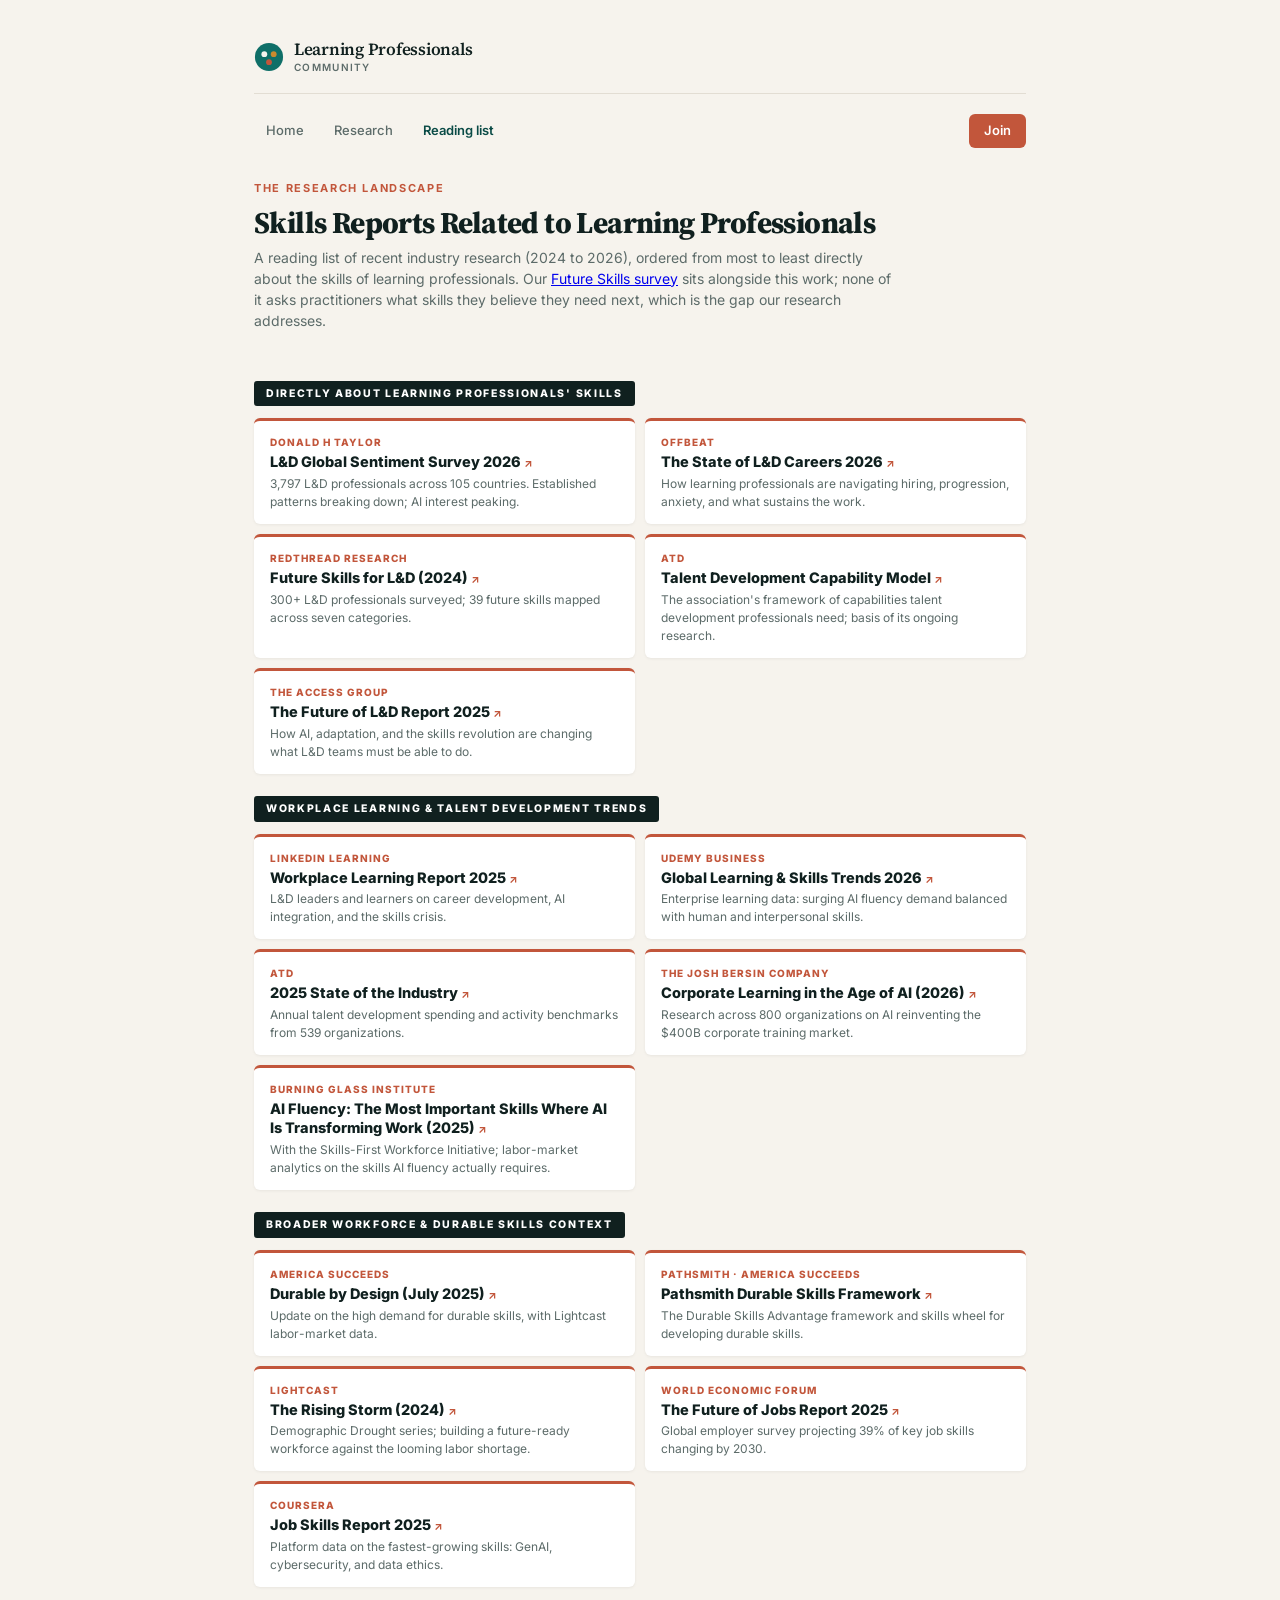
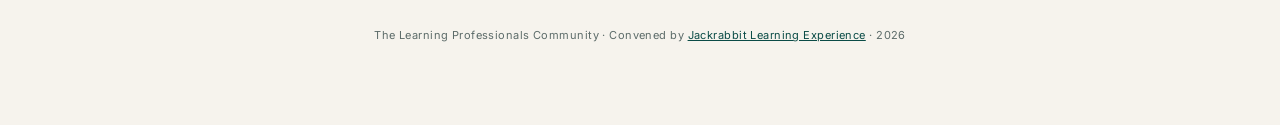
==== reading-list.html @ d4278792 "Build the Learning Professionals Community site Community-first landing page for learningprofessiona" ====
<!DOCTYPE html>
<html lang="en">
<head>
<meta charset="UTF-8">
<meta name="viewport" content="width=device-width, initial-scale=1.0">
<title>Reading list — The Learning Professionals Community</title>
<link rel="preconnect" href="https://fonts.googleapis.com">
<link rel="preconnect" href="https://fonts.gstatic.com" crossorigin>
<link href="https://fonts.googleapis.com/css2?family=Inter:wght@400;500;600;700&family=Source+Serif+4:opsz,wght@8..60,400;8..60,600;8..60,700&display=swap" rel="stylesheet">
<style>
  :root {
    --jlx-orange: #C2563B;
    --jlx-purple: #0A4B46;
    --jlx-mint: #C98A2E;
    --jlx-navy: #0F6F68;
    --jlx-charcoal: #10201F;
    --jlx-light-gray: #F6F3ED;
    --jlx-text: #10201F;
    --jlx-muted: #5C6B69;
    --jlx-white: #FFFFFF;
    --font-main: 'Inter', -apple-system, BlinkMacSystemFont, 'Segoe UI', Helvetica, Arial, sans-serif;
    --font-display: 'Source Serif 4', Georgia, 'Times New Roman', serif;
  }
  * { box-sizing: border-box; margin: 0; padding: 0; }
  body { font-family: var(--font-main); background: var(--jlx-light-gray); color: var(--jlx-text); line-height: 1.5; -webkit-font-smoothing: antialiased; }
  .container { max-width: 820px; margin: 0 auto; padding: 40px 24px 80px; }

  .hdr { display: flex; align-items: center; gap: 10px; margin-bottom: 20px; padding-bottom: 20px; border-bottom: 2px solid var(--jlx-orange); }
  .logo { font-weight: 800; font-size: 18px; color: var(--jlx-charcoal); letter-spacing: -0.01em; }
  .logo .lx { color: var(--jlx-orange); }
  .kicker { margin-left: auto; font-size: 11px; letter-spacing: 0.15em; text-transform: uppercase; color: var(--jlx-muted); font-weight: 700; }

  .site-nav { display: flex; gap: 6px; flex-wrap: wrap; margin-bottom: 32px; }
  .site-nav a { font-size: 12px; font-weight: 700; letter-spacing: 0.08em; text-transform: uppercase; text-decoration: none; color: var(--jlx-muted); padding: 7px 12px; border-radius: 4px; transition: background 0.15s, color 0.15s; }
  .site-nav a:hover { background: var(--jlx-white); color: var(--jlx-charcoal); }
  .site-nav a.current { background: var(--jlx-charcoal); color: var(--jlx-white); }

  .eyebrow { font-size: 11px; font-weight: 700; letter-spacing: 0.15em; text-transform: uppercase; color: var(--jlx-orange); margin-bottom: 10px; }
  h1 { font-size: 30px; font-weight: 800; color: var(--jlx-charcoal); letter-spacing: -0.02em; line-height: 1.15; margin-bottom: 6px; }
  .sub { font-size: 14px; color: var(--jlx-muted); margin-bottom: 28px; max-width: 640px; }

  .tier { font-size: 10.5px; font-weight: 800; letter-spacing: 0.16em; text-transform: uppercase; color: var(--jlx-white); background: var(--jlx-charcoal); display: inline-block; padding: 5px 12px; border-radius: 3px; margin: 22px 0 12px; }
  .tier:first-of-type { margin-top: 4px; }

  .grid { display: grid; grid-template-columns: 1fr 1fr; gap: 10px; }
  .card { background: var(--jlx-white); border-radius: 6px; padding: 14px 16px 13px; box-shadow: 0 1px 3px rgba(0,0,0,0.06); border-top: 3px solid var(--jlx-orange); display: flex; flex-direction: column; gap: 3px; }
  .card .pub { font-size: 10px; font-weight: 800; letter-spacing: 0.1em; text-transform: uppercase; color: var(--jlx-orange); }
  .card .name { font-size: 14.5px; font-weight: 800; color: var(--jlx-charcoal); line-height: 1.3; }
  .card .name a { color: var(--jlx-charcoal); text-decoration: none; }
  .card .name a:hover { color: var(--jlx-orange); }
  .card .name a::after { content: " ↗"; font-size: 11px; color: var(--jlx-orange); font-weight: 700; }
  .card .desc { font-size: 12px; color: var(--jlx-muted); line-height: 1.5; }

  .foot { font-size: 11px; color: var(--jlx-muted); letter-spacing: 0.04em; line-height: 1.6; text-align: center; margin-top: 40px; }
  @media (max-width: 680px) { .grid { grid-template-columns: 1fr; } h1 { font-size: 24px; } }
  @media print { body { background: #fff; } .site-nav { display: none; } .card { box-shadow: none; border: 1px solid #ddd; border-top: 3px solid var(--jlx-orange); break-inside: avoid; } .tier { -webkit-print-color-adjust: exact; print-color-adjust: exact; } }

  /* ---- Learning Professionals Community identity ---- */
  body { font-size: 16px; }
  h1, h2, h3, .headline { font-family: var(--font-display); letter-spacing: -0.02em; }
  .hdr { border-bottom: 1px solid #E2DDD3; align-items: center; }
  .brandmark { display: flex; align-items: center; gap: 10px; text-decoration: none; }
  .brandmark svg { width: 30px; height: 30px; flex-shrink: 0; }
  .brandmark-text { font-family: var(--font-display); font-weight: 600; font-size: 17px; line-height: 1.15; color: var(--jlx-charcoal); letter-spacing: -0.015em; }
  .brandmark-text span { display: block; font-family: var(--font-main); font-size: 10px; font-weight: 600; letter-spacing: 0.13em; text-transform: uppercase; color: var(--jlx-muted); margin-top: 2px; }
  .site-nav a { font-size: 13px; font-weight: 500; letter-spacing: 0; text-transform: none; border-radius: 6px; }
  .site-nav a.current { background: transparent; color: #0A4B46; font-weight: 600; }
  .site-nav a.join { margin-left: auto; background: var(--jlx-orange); color: #fff; font-weight: 600; padding: 7px 15px; }
  .site-nav a.join:hover { background: #9C4028; color: #fff; }
  .foot a { color: var(--jlx-purple); }
</style>
</head>
<body>
<div class="container">

    <header class="hdr">
    <a class="brandmark" href="index.html">
      <svg viewBox="0 0 32 32" aria-hidden="true">
        <circle cx="16" cy="16" r="15" fill="#0F6F68"/>
        <circle cx="11" cy="13" r="3.1" fill="#F6F3ED"/>
        <circle cx="21" cy="13" r="3.1" fill="#C98A2E"/>
        <circle cx="16" cy="21.5" r="3.1" fill="#C2563B"/>
      </svg>
      <span class="brandmark-text">Learning Professionals<span>Community</span></span>
    </a>
  </header>

  <nav class="site-nav">
      <a href="index.html">Home</a>
      <a href="research.html">Research</a>
      <a href="reading-list.html" class="current">Reading list</a>
      <a href="index.html#join" class="join">Join</a>
  </nav>

  <div class="eyebrow">The Research Landscape</div>
  <h1>Skills Reports Related to Learning Professionals</h1>
  <p class="sub">A reading list of recent industry research (2024 to 2026), ordered from most to least directly about the skills of learning professionals. Our <a href="research.html">Future Skills survey</a> sits alongside this work; none of it asks practitioners what skills they believe they need next, which is the gap our research addresses.</p>

  <div class="tier">Directly About Learning Professionals' Skills</div>
  <div class="grid">
    <div class="card">
      <div class="pub">Donald H Taylor</div>
      <div class="name"><a href="https://donaldhtaylor.co.uk/research_base/global-sentiment-survey-2026/">L&amp;D Global Sentiment Survey 2026</a></div>
      <div class="desc">3,797 L&amp;D professionals across 105 countries. Established patterns breaking down; AI interest peaking.</div>
    </div>
    <div class="card">
      <div class="pub">Offbeat</div>
      <div class="name"><a href="https://www.offbeat.works/l-d-industry-research">The State of L&amp;D Careers 2026</a></div>
      <div class="desc">How learning professionals are navigating hiring, progression, anxiety, and what sustains the work.</div>
    </div>
    <div class="card">
      <div class="pub">RedThread Research</div>
      <div class="name"><a href="https://redthreadresearch.com/future-skills-for-lnd/">Future Skills for L&amp;D (2024)</a></div>
      <div class="desc">300+ L&amp;D professionals surveyed; 39 future skills mapped across seven categories.</div>
    </div>
    <div class="card">
      <div class="pub">ATD</div>
      <div class="name"><a href="https://www.td.org/capability-model">Talent Development Capability Model</a></div>
      <div class="desc">The association's framework of capabilities talent development professionals need; basis of its ongoing research.</div>
    </div>
    <div class="card">
      <div class="pub">The Access Group</div>
      <div class="name"><a href="https://www.theaccessgroup.com/en-gb/digital-learning/resources/the-future-of-ld-report-2025-ai-adaptation-and-skills-revolution/">The Future of L&amp;D Report 2025</a></div>
      <div class="desc">How AI, adaptation, and the skills revolution are changing what L&amp;D teams must be able to do.</div>
    </div>
  </div>

  <div class="tier">Workplace Learning &amp; Talent Development Trends</div>
  <div class="grid">
    <div class="card">
      <div class="pub">LinkedIn Learning</div>
      <div class="name"><a href="https://business.linkedin.com/learn/resources/workplace-learning-report">Workplace Learning Report 2025</a></div>
      <div class="desc">L&amp;D leaders and learners on career development, AI integration, and the skills crisis.</div>
    </div>
    <div class="card">
      <div class="pub">Udemy Business</div>
      <div class="name"><a href="https://business.udemy.com/2026-global-learning-skills-trends-report/">Global Learning &amp; Skills Trends 2026</a></div>
      <div class="desc">Enterprise learning data: surging AI fluency demand balanced with human and interpersonal skills.</div>
    </div>
    <div class="card">
      <div class="pub">ATD</div>
      <div class="name"><a href="https://www.td.org/product/research-report--2025-state-of-the-industry-talent-development-benchmarks-and-trends/192507">2025 State of the Industry</a></div>
      <div class="desc">Annual talent development spending and activity benchmarks from 539 organizations.</div>
    </div>
    <div class="card">
      <div class="pub">The Josh Bersin Company</div>
      <div class="name"><a href="https://joshbersin.com/2026/02/new-research-how-ai-transforms-400-billion-of-corporate-learning/">Corporate Learning in the Age of AI (2026)</a></div>
      <div class="desc">Research across 800 organizations on AI reinventing the $400B corporate training market.</div>
    </div>
    <div class="card">
      <div class="pub">Burning Glass Institute</div>
      <div class="name"><a href="https://www.burningglassinstitute.org/research">AI Fluency: The Most Important Skills Where AI Is Transforming Work (2025)</a></div>
      <div class="desc">With the Skills-First Workforce Initiative; labor-market analytics on the skills AI fluency actually requires.</div>
    </div>
  </div>

  <div class="tier">Broader Workforce &amp; Durable Skills Context</div>
  <div class="grid">
    <div class="card">
      <div class="pub">America Succeeds</div>
      <div class="name"><a href="https://americasucceeds.org/durable-by-design-why-skills-for-the-future-start-now">Durable by Design (July 2025)</a></div>
      <div class="desc">Update on the high demand for durable skills, with Lightcast labor-market data.</div>
    </div>
    <div class="card">
      <div class="pub">Pathsmith · America Succeeds</div>
      <div class="name"><a href="https://www.pathsmith.org">Pathsmith Durable Skills Framework</a></div>
      <div class="desc">The Durable Skills Advantage framework and skills wheel for developing durable skills.</div>
    </div>
    <div class="card">
      <div class="pub">Lightcast</div>
      <div class="name"><a href="https://lightcast.io/resources/research/the-rising-storm">The Rising Storm (2024)</a></div>
      <div class="desc">Demographic Drought series; building a future-ready workforce against the looming labor shortage.</div>
    </div>
    <div class="card">
      <div class="pub">World Economic Forum</div>
      <div class="name"><a href="https://www.weforum.org/publications/the-future-of-jobs-report-2025/">The Future of Jobs Report 2025</a></div>
      <div class="desc">Global employer survey projecting 39% of key job skills changing by 2030.</div>
    </div>
    <div class="card">
      <div class="pub">Coursera</div>
      <div class="name"><a href="https://blog.coursera.org/genai-cybersecurity-and-data-ethics-the-worlds-fastest-growing-job-skills-for-2025">Job Skills Report 2025</a></div>
      <div class="desc">Platform data on the fastest-growing skills: GenAI, cybersecurity, and data ethics.</div>
    </div>
  </div>

  <p class="foot">The Learning Professionals Community · Convened by <a href="https://jackrabbitlx.com">Jackrabbit Learning Experience</a> · 2026</p>

</div>
</body>
</html>
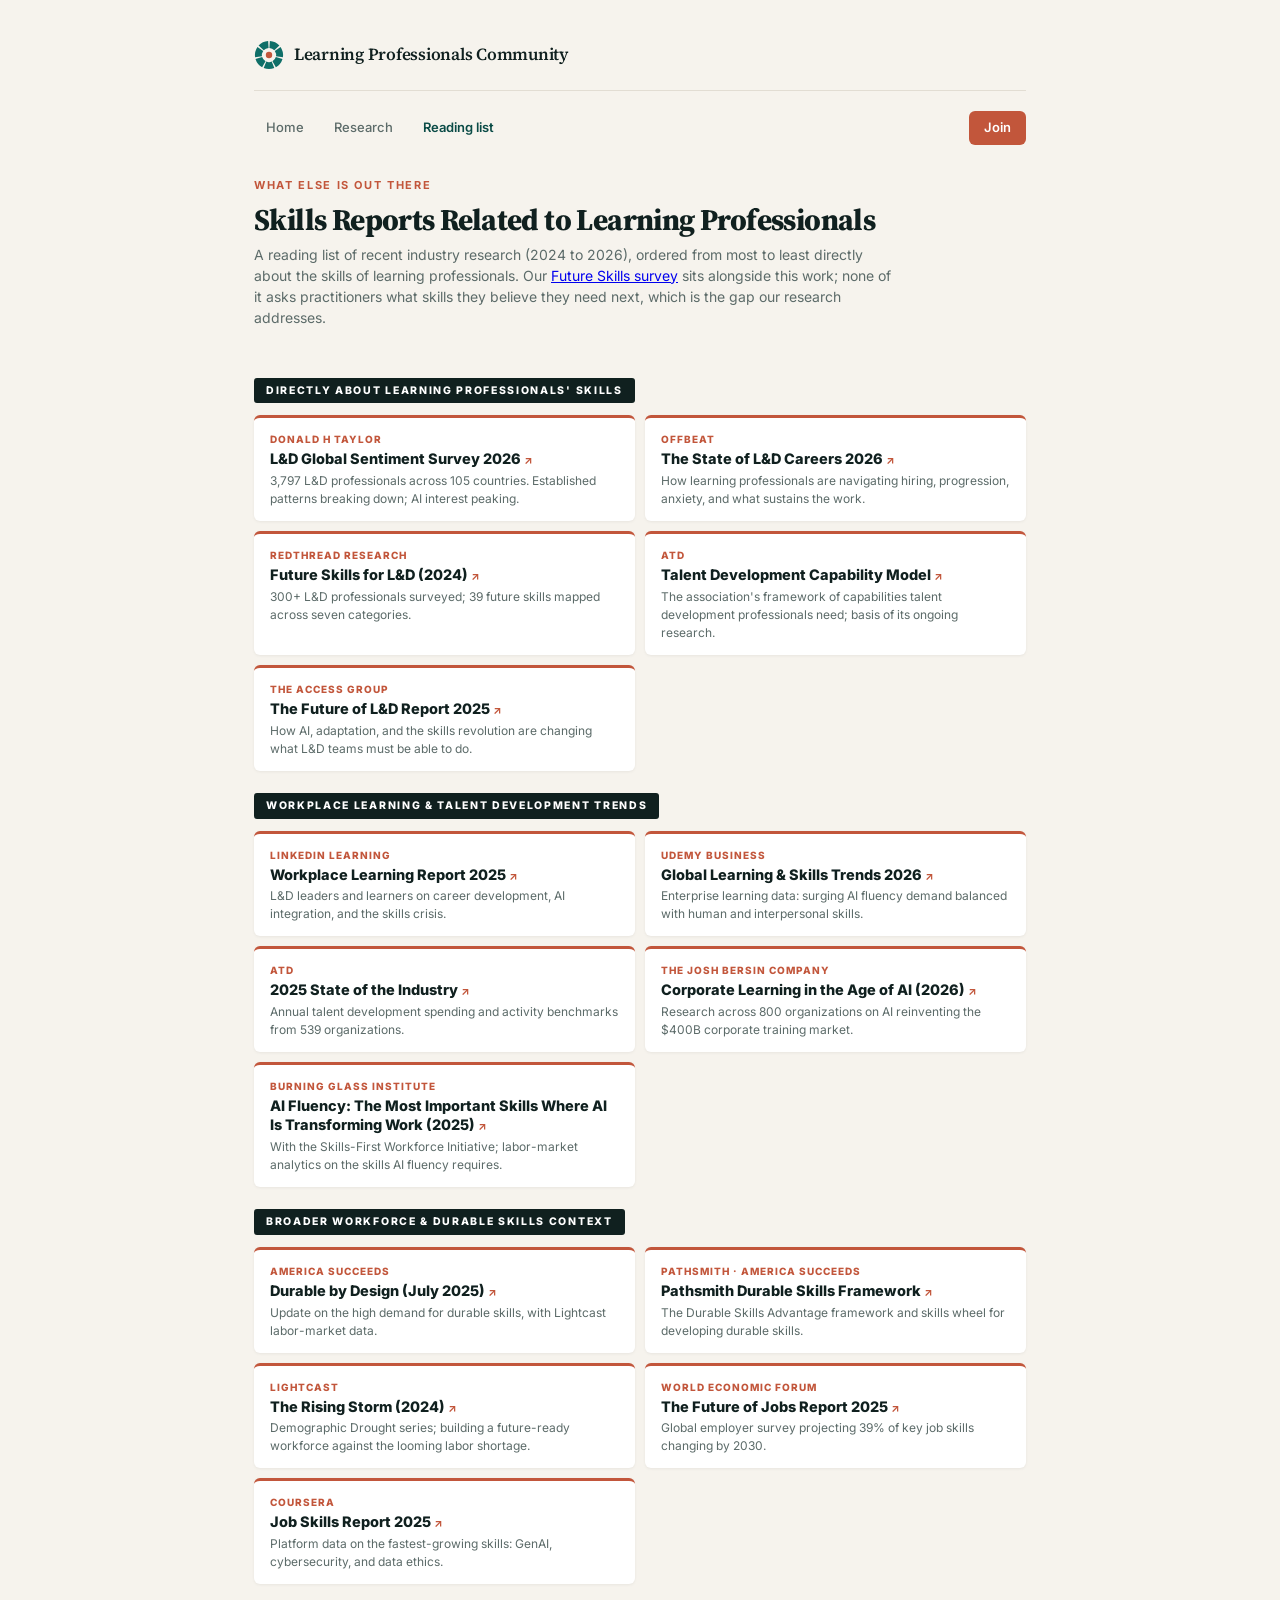
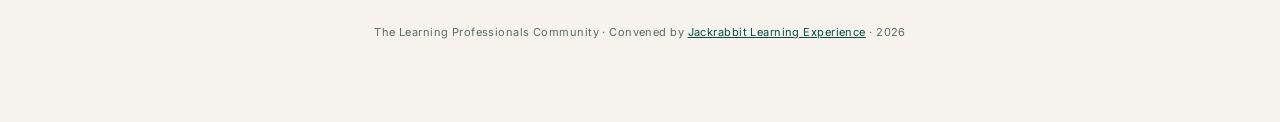
==== commit 6df9b7df: "Rename, humanized copy, new ring mark, de-Claude pass 1 Copy run through jlx-humanizer: removed 16 e" ====
--- a/reading-list.html
+++ b/reading-list.html
@@ -3,7 +3,7 @@
 <head>
 <meta charset="UTF-8">
 <meta name="viewport" content="width=device-width, initial-scale=1.0">
-<title>Reading list — The Learning Professionals Community</title>
+<title>Reading list · The Learning Professionals Community</title>
 <link rel="preconnect" href="https://fonts.googleapis.com">
 <link rel="preconnect" href="https://fonts.gstatic.com" crossorigin>
 <link href="https://fonts.googleapis.com/css2?family=Inter:wght@400;500;600;700&family=Source+Serif+4:opsz,wght@8..60,400;8..60,600;8..60,700&display=swap" rel="stylesheet">
@@ -62,7 +62,6 @@
   .brandmark { display: flex; align-items: center; gap: 10px; text-decoration: none; }
   .brandmark svg { width: 30px; height: 30px; flex-shrink: 0; }
   .brandmark-text { font-family: var(--font-display); font-weight: 600; font-size: 17px; line-height: 1.15; color: var(--jlx-charcoal); letter-spacing: -0.015em; }
-  .brandmark-text span { display: block; font-family: var(--font-main); font-size: 10px; font-weight: 600; letter-spacing: 0.13em; text-transform: uppercase; color: var(--jlx-muted); margin-top: 2px; }
   .site-nav a { font-size: 13px; font-weight: 500; letter-spacing: 0; text-transform: none; border-radius: 6px; }
   .site-nav a.current { background: transparent; color: #0A4B46; font-weight: 600; }
   .site-nav a.join { margin-left: auto; background: var(--jlx-orange); color: #fff; font-weight: 600; padding: 7px 15px; }
@@ -76,12 +75,16 @@
     <header class="hdr">
     <a class="brandmark" href="index.html">
       <svg viewBox="0 0 32 32" aria-hidden="true">
-        <circle cx="16" cy="16" r="15" fill="#0F6F68"/>
-        <circle cx="11" cy="13" r="3.1" fill="#F6F3ED"/>
-        <circle cx="21" cy="13" r="3.1" fill="#C98A2E"/>
-        <circle cx="16" cy="21.5" r="3.1" fill="#C2563B"/>
+        <path d="M16.92 1.03A15 15 0 0 1 27.13 5.95L21.64 10.91A7.6 7.6 0 0 0 16.46 8.41Z" fill="#0F6F68"/>
+        <path d="M28.28 7.38A15 15 0 0 1 30.8 18.44L23.5 17.24A7.6 7.6 0 0 0 22.22 11.63Z" fill="#0F6F68"/>
+        <path d="M30.39 20.22A15 15 0 0 1 23.32 29.09L19.71 22.63A7.6 7.6 0 0 0 23.29 18.14Z" fill="#0F6F68"/>
+        <path d="M21.67 29.89A15 15 0 0 1 10.33 29.89L13.13 23.04A7.6 7.6 0 0 0 18.87 23.04Z" fill="#0F6F68"/>
+        <path d="M8.68 29.09A15 15 0 0 1 1.61 20.22L8.71 18.14A7.6 7.6 0 0 0 12.29 22.63Z" fill="#0F6F68"/>
+        <path d="M1.2 18.44A15 15 0 0 1 3.72 7.38L9.78 11.63A7.6 7.6 0 0 0 8.5 17.24Z" fill="#0F6F68"/>
+        <path d="M4.87 5.95A15 15 0 0 1 15.08 1.03L15.54 8.41A7.6 7.6 0 0 0 10.36 10.91Z" fill="#0F6F68"/>
+        <circle cx="16" cy="16" r="3.4" fill="#C2563B"/>
       </svg>
-      <span class="brandmark-text">Learning Professionals<span>Community</span></span>
+      <span class="brandmark-text">Learning Professionals Community</span>
     </a>
   </header>
 
@@ -92,7 +95,7 @@
       <a href="index.html#join" class="join">Join</a>
   </nav>
 
-  <div class="eyebrow">The Research Landscape</div>
+  <div class="eyebrow">What else is out there</div>
   <h1>Skills Reports Related to Learning Professionals</h1>
   <p class="sub">A reading list of recent industry research (2024 to 2026), ordered from most to least directly about the skills of learning professionals. Our <a href="research.html">Future Skills survey</a> sits alongside this work; none of it asks practitioners what skills they believe they need next, which is the gap our research addresses.</p>
 
@@ -150,7 +153,7 @@
     <div class="card">
       <div class="pub">Burning Glass Institute</div>
       <div class="name"><a href="https://www.burningglassinstitute.org/research">AI Fluency: The Most Important Skills Where AI Is Transforming Work (2025)</a></div>
-      <div class="desc">With the Skills-First Workforce Initiative; labor-market analytics on the skills AI fluency actually requires.</div>
+      <div class="desc">With the Skills-First Workforce Initiative; labor-market analytics on the skills AI fluency requires.</div>
     </div>
   </div>
 
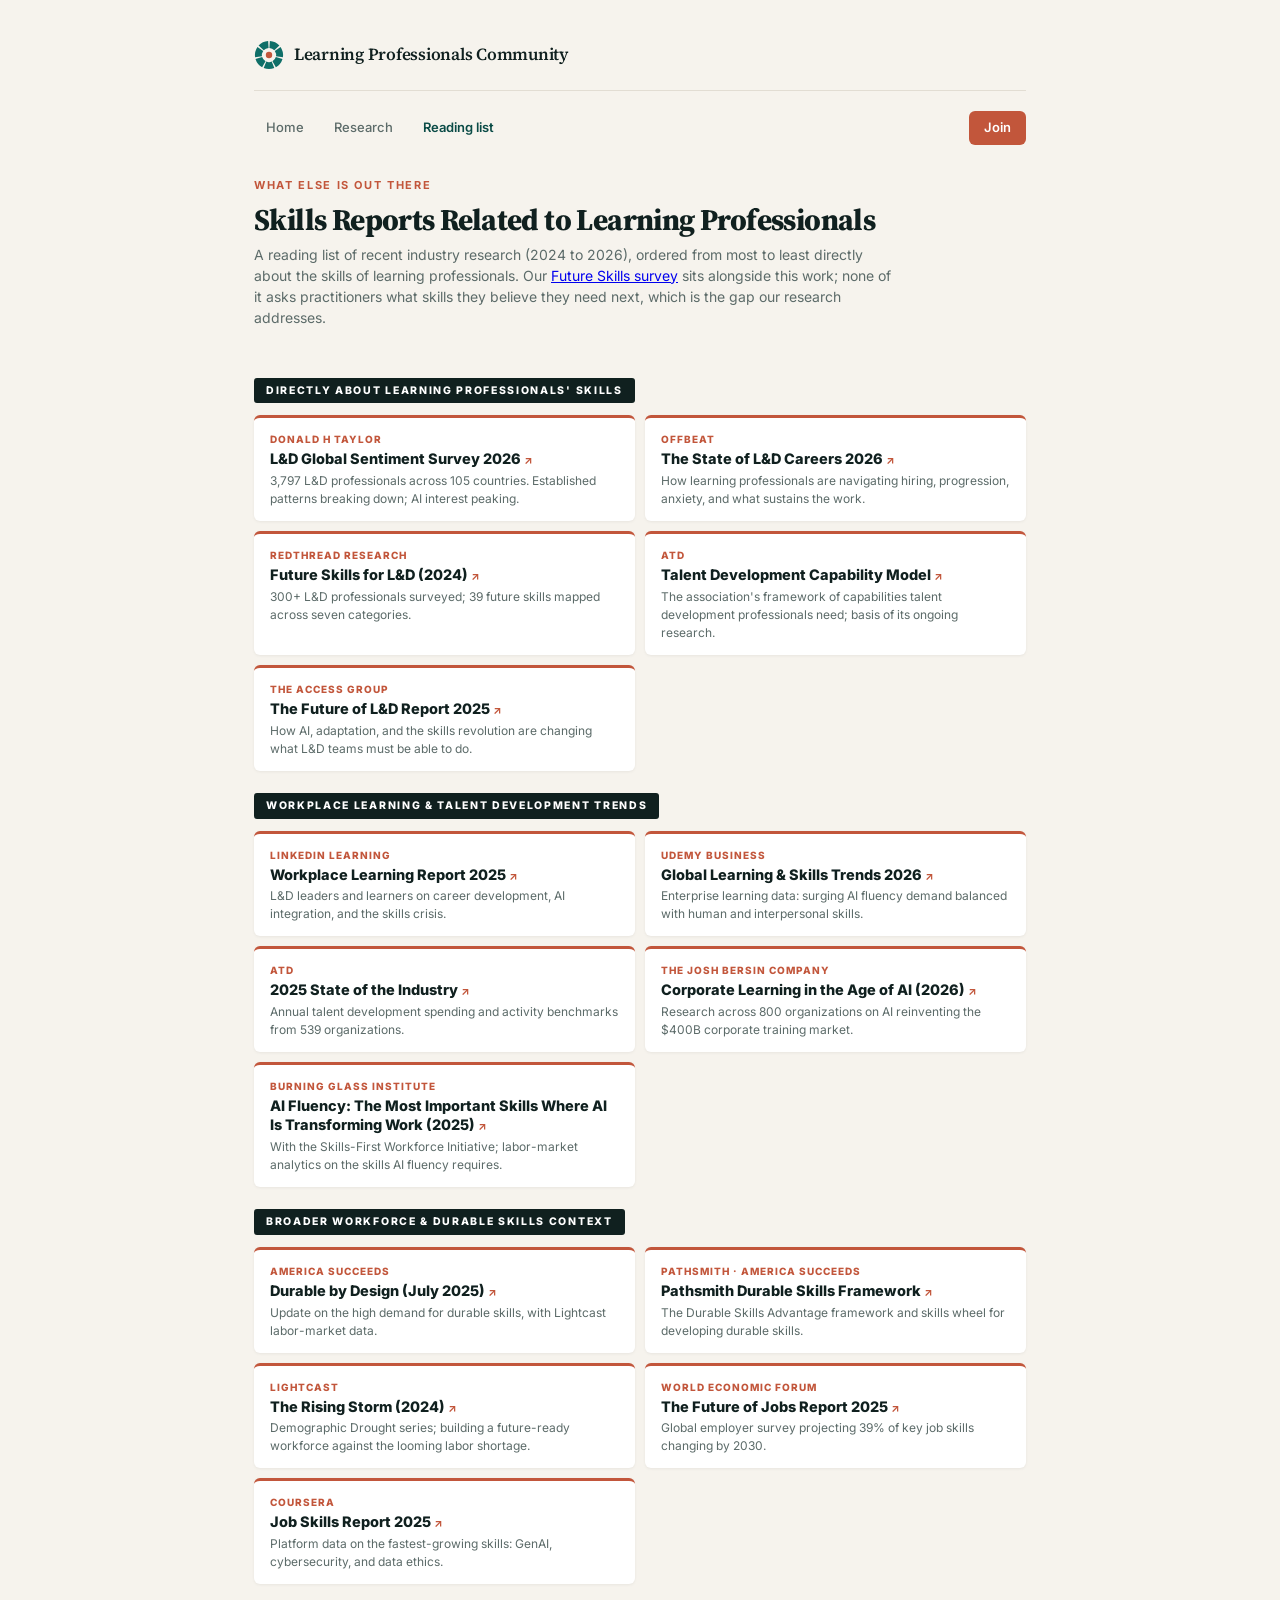
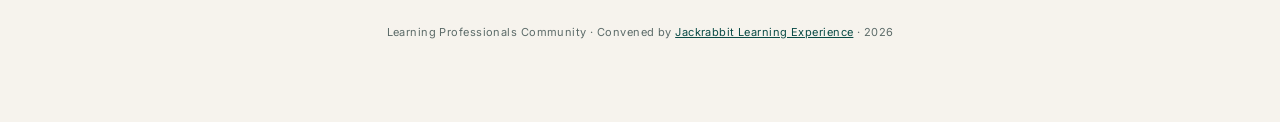
==== commit faefb09d: "Drop "The" from the name The name is Learning Professionals Community. A lowercase article in a sent" ====
--- a/reading-list.html
+++ b/reading-list.html
@@ -3,7 +3,19 @@
 <head>
 <meta charset="UTF-8">
 <meta name="viewport" content="width=device-width, initial-scale=1.0">
-<title>Reading list · The Learning Professionals Community</title>
+<meta name="description" content="Recent skills research from across the field, 2024 to 2026, read and sorted, with a note on where our own work fits among it.">
+<meta property="og:title" content="Reading list &middot; Learning Professionals Community">
+<meta property="og:description" content="Recent skills research from across the field, 2024 to 2026, read and sorted, with a note on where our own work fits among it.">
+<meta property="og:type" content="article">
+<meta property="og:url" content="https://learningprofessionalscommunity.org/reading-list.html">
+<meta property="og:image" content="https://learningprofessionalscommunity.org/assets/og-card.png">
+<meta property="og:image:width" content="1200">
+<meta property="og:image:height" content="630">
+<meta property="og:image:alt" content="Learning Professionals Community. Free. On Slack. Run by practitioners.">
+<meta property="og:site_name" content="Learning Professionals Community">
+<meta name="twitter:card" content="summary_large_image">
+<meta name="twitter:image" content="https://learningprofessionalscommunity.org/assets/og-card.png">
+<title>Reading list · Learning Professionals Community</title>
 <link rel="preconnect" href="https://fonts.googleapis.com">
 <link rel="preconnect" href="https://fonts.gstatic.com" crossorigin>
 <link href="https://fonts.googleapis.com/css2?family=Inter:wght@400;500;600;700&family=Source+Serif+4:opsz,wght@8..60,400;8..60,600;8..60,700&display=swap" rel="stylesheet">
@@ -186,7 +198,7 @@
     </div>
   </div>
 
-  <p class="foot">The Learning Professionals Community · Convened by <a href="https://jackrabbitlx.com">Jackrabbit Learning Experience</a> · 2026</p>
+  <p class="foot">Learning Professionals Community · Convened by <a href="https://jackrabbitlx.com">Jackrabbit Learning Experience</a> · 2026</p>
 
 </div>
 </body>
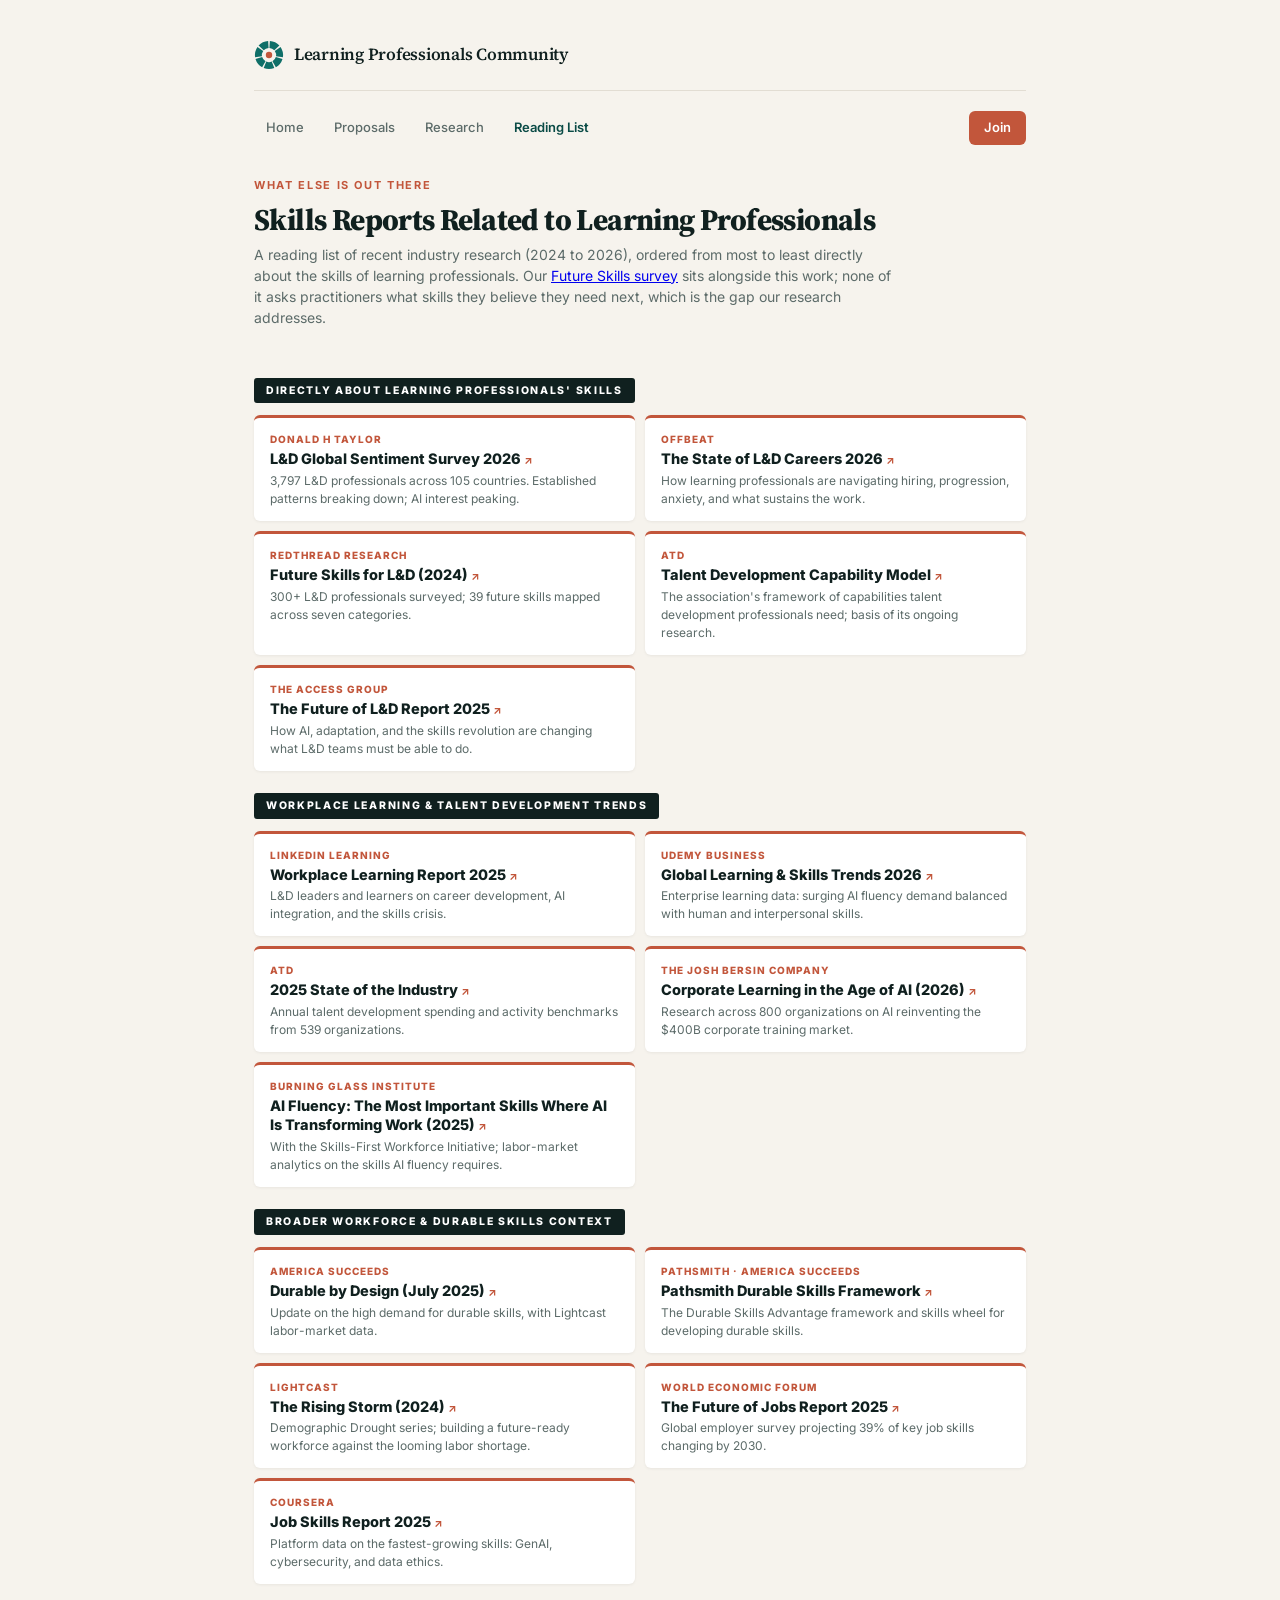
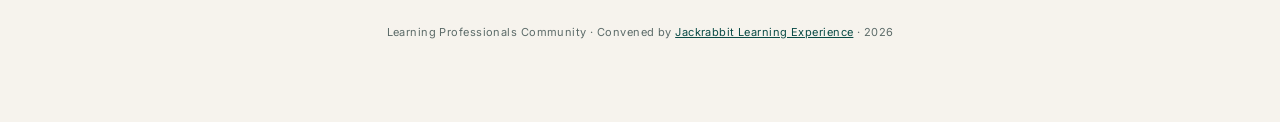
==== commit 99bee1f0: "Add the call for proposals page for the June 2027 gathering A new proposals.html for the first in-pe" ====
--- a/reading-list.html
+++ b/reading-list.html
@@ -102,8 +102,9 @@
 
   <nav class="site-nav">
       <a href="index.html">Home</a>
+      <a href="proposals.html">Proposals</a>
       <a href="research.html">Research</a>
-      <a href="reading-list.html" class="current">Reading list</a>
+      <a href="reading-list.html" class="current">Reading List</a>
       <a href="index.html#join" class="join">Join</a>
   </nav>
 
